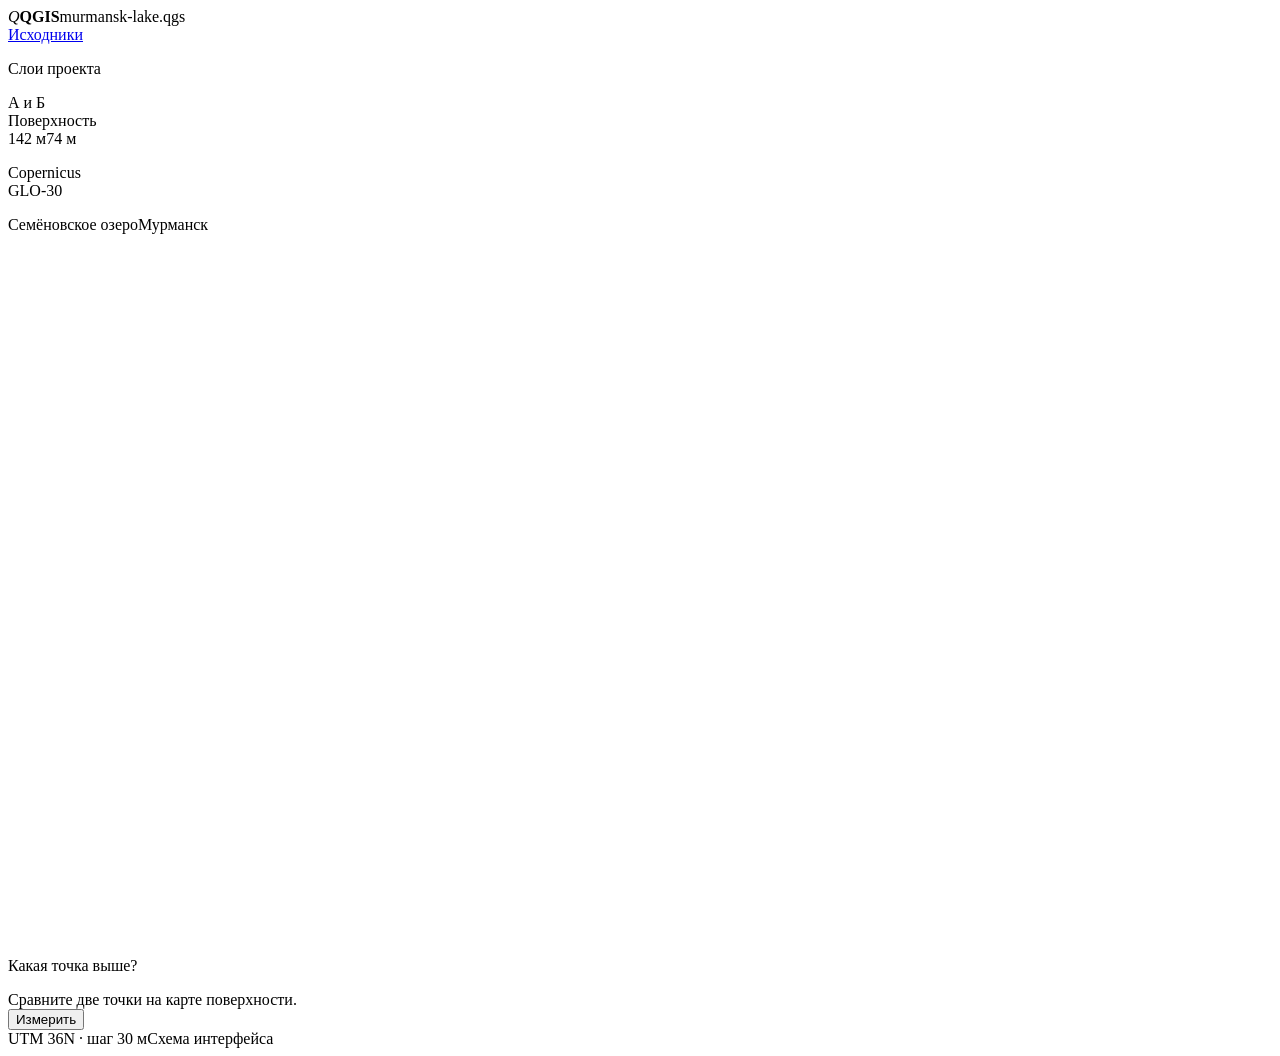
==== terrain.html @ d5724412 "Добавить практикум по рельефу Мурманска" ====
<!doctype html>
<html lang="ru"><head><meta charset="utf-8"><meta name="viewport" content="width=device-width,initial-scale=1"><title>Мурманск · От карты к рельефу</title>
<link rel="stylesheet" href="terrain/terrain.css"><script defer src="terrain/grid.js"></script><script defer src="terrain/terrain.js"></script></head>
<body><main>
<header><div class="app"><i id="logo" aria-hidden="true">Q</i><strong id="program">QGIS</strong><span class="filename" id="filename">murmansk-lake.qgs</span></div><a href="terrain/guide.html" target="_blank" rel="noopener">Исходники</a></header>
<section class="workspace" aria-label="Интерактивная схема работы с высотами">
<aside><p class="panel-caption" id="panel">Слои проекта</p><div class="layer"><i></i>А и Б</div><div class="layer"><i></i>Поверхность</div><div class="legend"><div></div><span>142 м</span><span>74 м</span></div><p class="footnote">Copernicus<br>GLO-30</p></aside>
<div class="drawing"><div class="location">Семёновское озеро<span>Мурманск</span></div><svg id="canvas" viewBox="0 0 640 356" role="group" aria-label="Карта высот и объёмная модель"></svg></div>
</section>
<section class="readout" aria-live="polite"><div class="text"><p id="title">Какая точка выше?</p><span id="tip">Сравните две точки на карте поверхности.</span></div><button type="button" id="action">Измерить</button></section>
<footer><span id="crs">UTM 36N · шаг 30 м</span><span id="type">Схема интерфейса</span></footer>
</main></body></html>
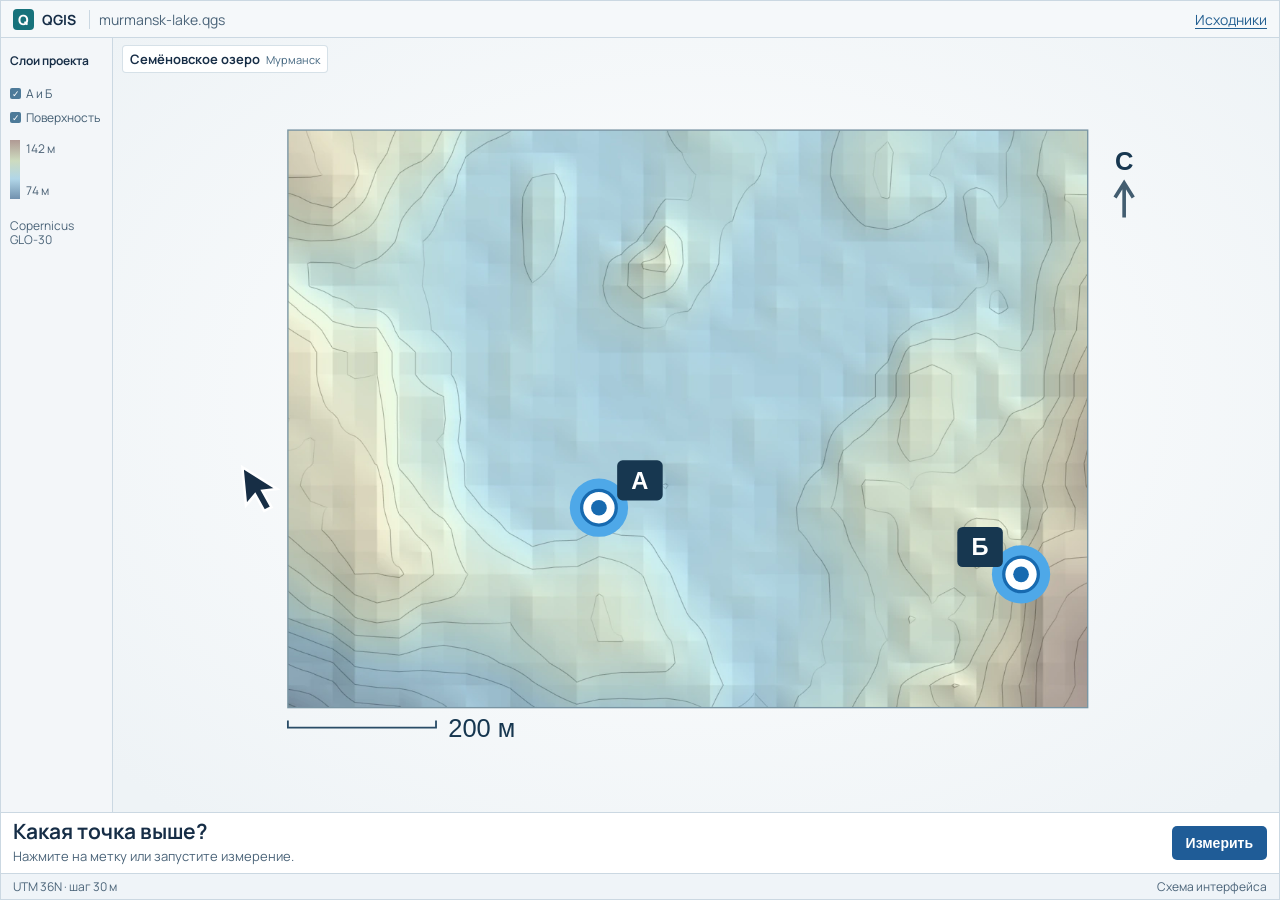
==== commit 8c7d3af1: "Обновить 14 экранов воркшопа и убрать реплики спикера из презентации" ====
--- a/terrain.html
+++ b/terrain.html
@@ -1,12 +1,12 @@
-<!doctype html>
-<html lang="ru"><head><meta charset="utf-8"><meta name="viewport" content="width=device-width,initial-scale=1"><title>Мурманск · От карты к рельефу</title>
-<link rel="stylesheet" href="terrain/terrain.css"><script defer src="terrain/grid.js"></script><script defer src="terrain/terrain.js"></script></head>
-<body><main>
-<header><div class="app"><i id="logo" aria-hidden="true">Q</i><strong id="program">QGIS</strong><span class="filename" id="filename">murmansk-lake.qgs</span></div><a href="terrain/guide.html" target="_blank" rel="noopener">Исходники</a></header>
-<section class="workspace" aria-label="Интерактивная схема работы с высотами">
-<aside><p class="panel-caption" id="panel">Слои проекта</p><div class="layer"><i></i>А и Б</div><div class="layer"><i></i>Поверхность</div><div class="legend"><div></div><span>142 м</span><span>74 м</span></div><p class="footnote">Copernicus<br>GLO-30</p></aside>
-<div class="drawing"><div class="location">Семёновское озеро<span>Мурманск</span></div><svg id="canvas" viewBox="0 0 640 356" role="group" aria-label="Карта высот и объёмная модель"></svg></div>
-</section>
-<section class="readout" aria-live="polite"><div class="text"><p id="title">Какая точка выше?</p><span id="tip">Сравните две точки на карте поверхности.</span></div><button type="button" id="action">Измерить</button></section>
-<footer><span id="crs">UTM 36N · шаг 30 м</span><span id="type">Схема интерфейса</span></footer>
+<!doctype html>
+<html lang="ru"><head><meta charset="utf-8"><meta name="viewport" content="width=device-width,initial-scale=1"><title>Мурманск · От карты к рельефу</title>
+<link rel="stylesheet" href="terrain/terrain.css?v=4"><script defer src="terrain/grid.js"></script><script defer src="terrain/terrain.js?v=4"></script></head>
+<body><main>
+<header><div class="app"><i id="logo" aria-hidden="true">Q</i><strong id="program">QGIS</strong><span class="filename" id="filename">murmansk-lake.qgs</span></div><a href="terrain/guide.html" target="_blank" rel="noopener">Исходники</a></header>
+<section class="workspace" aria-label="Интерактивная схема работы с высотами">
+<aside><p class="panel-caption" id="panel">Слои проекта</p><div class="layer"><i></i>А и Б</div><div class="layer"><i></i>Поверхность</div><div class="legend"><div></div><span>142 м</span><span>74 м</span></div><p class="footnote">Copernicus<br>GLO-30</p></aside>
+<div class="drawing"><div class="location">Семёновское озеро<span>Мурманск</span></div><svg id="canvas" viewBox="0 0 640 356" role="group" aria-label="Карта высот и объёмная модель"></svg></div>
+</section>
+<section class="readout" aria-live="polite"><div class="text"><p id="title">Какая точка выше?</p><span id="tip">Сравните две точки на карте поверхности.</span></div><button type="button" id="action">Измерить</button></section>
+<footer><span id="crs">UTM 36N · шаг 30 м</span><span id="type">Схема интерфейса</span></footer>
 </main></body></html>
--- a/terrain/terrain.css
+++ b/terrain/terrain.css
@@ -0,0 +1 @@
+@font-face{font-family:Manrope;src:url(../fonts/Manrope.ttf);font-display:swap}:root{color-scheme:light;font-family:Manrope,"Segoe UI",Arial,sans-serif;color:#162d46;--blue:#2379c1;--line:#cbd8e2;--quiet:#4b6479}*{box-sizing:border-box}body{margin:0;background:#edf3f8}main{background:#fcfdfe;height:100svh;min-height:320px;display:grid;grid-template-rows:37px minmax(168px,1fr) auto 26px;border:1px solid var(--line)}header,footer,.app,.readout{display:flex;align-items:center}header,footer{padding:0 12px;justify-content:space-between}header{background:#f5f8fa;border-bottom:1px solid var(--line);font-size:14px}.app{gap:8px}.app i{font-style:normal;font-weight:850;background:#16727b;color:#fff;width:21px;height:21px;border-radius:4px;display:grid;place-items:center}.filename{color:var(--quiet);margin-left:5px;padding-left:9px;border-left:1px solid var(--line)}a{color:#235f91;text-underline-offset:3px}.workspace{display:grid;grid-template-columns:112px minmax(0,1fr);min-height:0}aside{background:#f3f6f9;border-right:1px solid var(--line);padding:14px 9px;overflow:auto;font-size:12px}.panel-caption{font-weight:650;margin:0 0 16px}.layer{display:flex;align-items:center;gap:5px;margin:7px 0;color:#425d72}.layer i{width:11px;height:11px;border-radius:2px;background:#4d7a99;color:white;display:grid;place-items:center}.layer i:before{content:'✓';font:9px Arial}.legend{margin-top:14px;display:grid;grid-template:1fr 1fr / 10px 1fr;column-gap:6px;height:59px;color:#496074}.legend div{grid-row:1 / 3;background:linear-gradient(0deg,#7191ae,#b1d6e8 34%,#cddbbf 65%,#b09a94)}.legend span:last-child{align-self:end}.footnote{color:var(--quiet);line-height:1.2;font-size:12px;margin-top:20px}.drawing{min-width:0;min-height:0;display:grid;position:relative;overflow:hidden;background:radial-gradient(ellipse at 50% 47%,#fff 0%,#eef3f6 95%)}.drawing svg{width:100%;height:100%;display:block}.location{position:absolute;z-index:1;top:7px;left:9px;background:#fffffff0;border:1px solid #c5d5dfb3;padding:4px 7px;border-radius:4px;font-size:13px;font-weight:650}.location span{font-size:11px;font-weight:400;color:#446780;margin-left:6px}.readout{gap:12px;justify-content:space-between;padding:7px 12px;min-height:54px;border-top:1px solid var(--line);background:#fff}.readout p{margin:0;font-size:clamp(15px,2.3vw,21px);font-weight:650;line-height:1.12}.readout span{font-size:13px;line-height:1.2;color:var(--quiet)}button{font:600 14px "Segoe UI",Arial,sans-serif;border:0;background:#1f5c97;color:white;padding:9px 14px;border-radius:5px;white-space:nowrap;cursor:pointer}button:disabled{opacity:.55;cursor:wait}button:focus-visible,a:focus-visible{outline:3px solid #cc741a;outline-offset:2px}footer{font-size:12px;color:var(--quiet);background:#eff4f8;border-top:1px solid var(--line)}.cursor{transition:transform .7s cubic-bezier(.18,.7,.23,1);pointer-events:none}.floating{animation:up .65s ease both}.hotspot{cursor:pointer}.hotspot:focus-visible{outline:2px solid #0e5da6}.pulsing{animation:pulse 1.4s ease-out infinite;transform-box:fill-box;transform-origin:center}@keyframes up{from{opacity:0;transform:translateY(8px)}to{opacity:1;transform:translateY(0)}}@keyframes pulse{from{opacity:.55;transform:none}to{opacity:.07;transform:none}}@media(max-width:520px){.workspace{grid-template-columns:0 minmax(0,1fr)}aside{visibility:hidden;padding:0}.readout{padding:7px 8px}.filename{font-size:12px}.readout span{font-size:12px}.readout button{font-size:13px;padding:9px}.location{font-size:11px}}@media(prefers-reduced-motion:reduce){*,*::before,*::after{animation:none!important;transition:none!important}}
